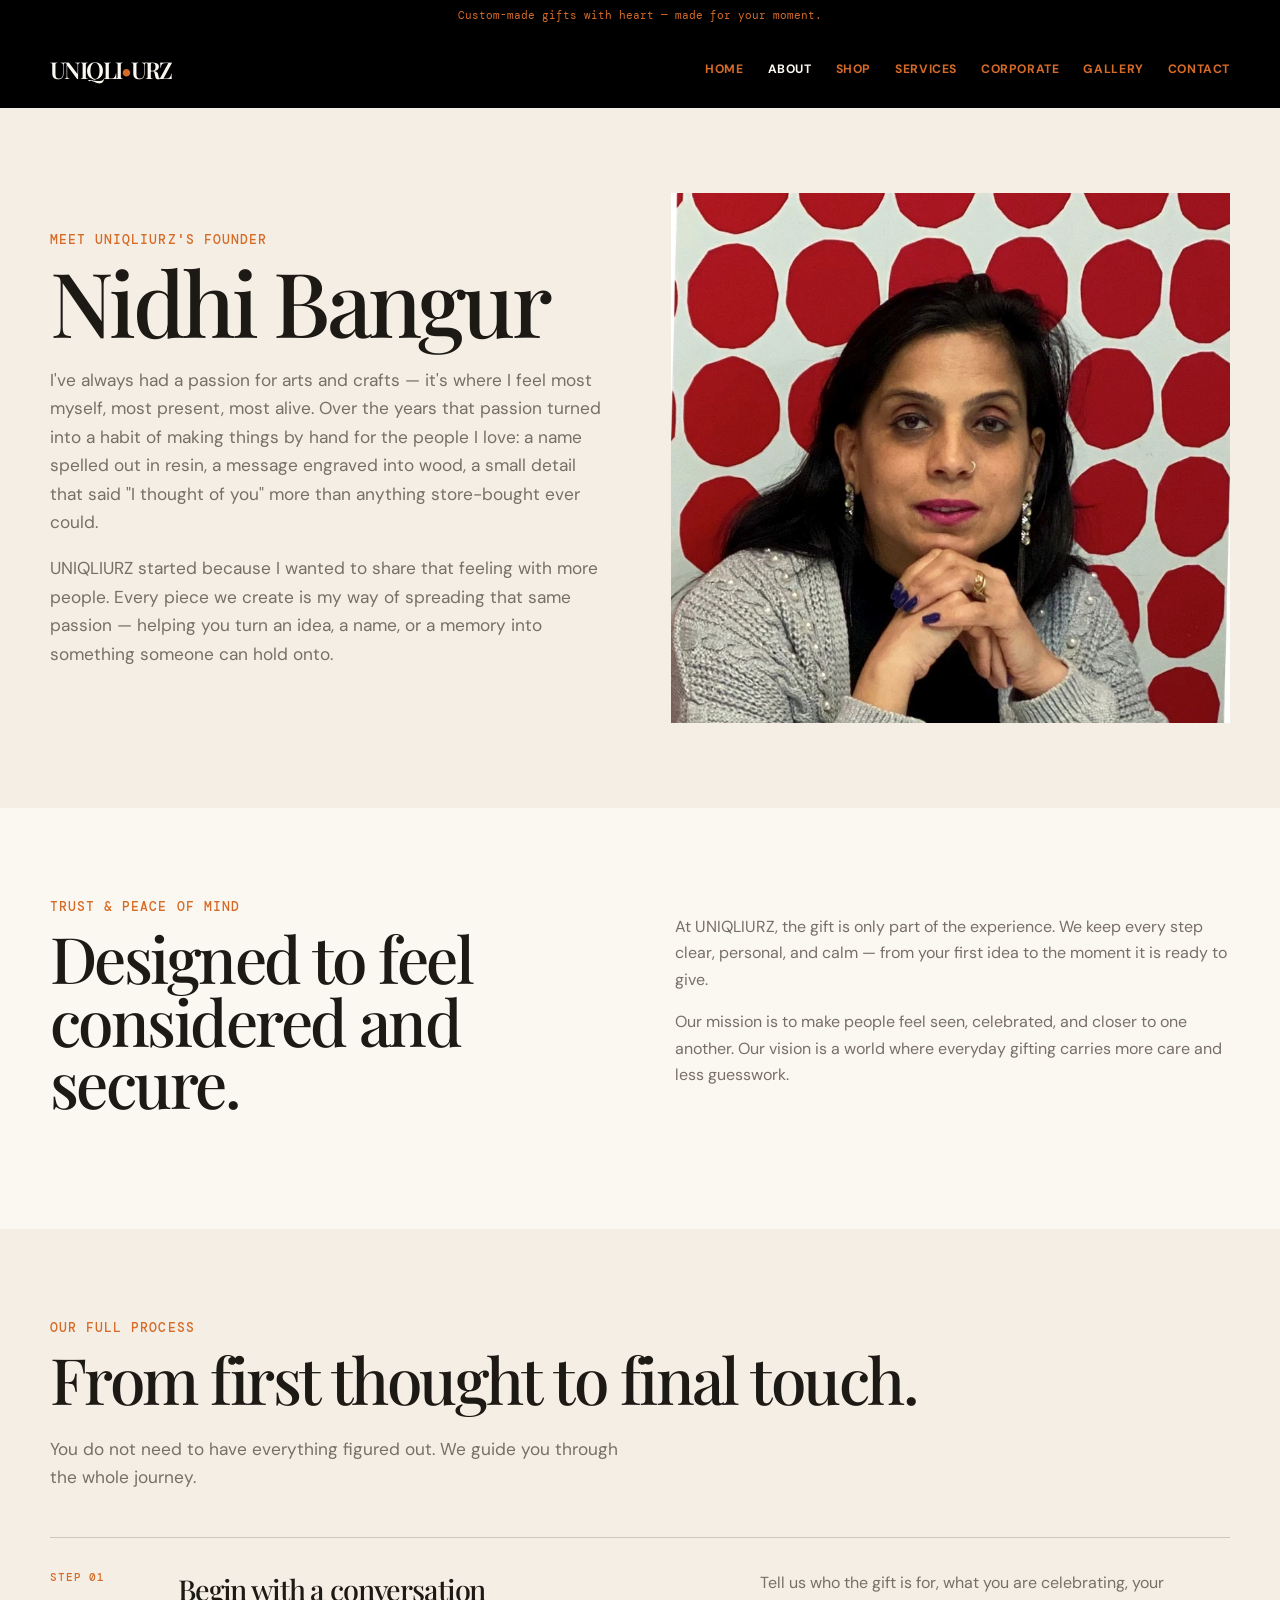
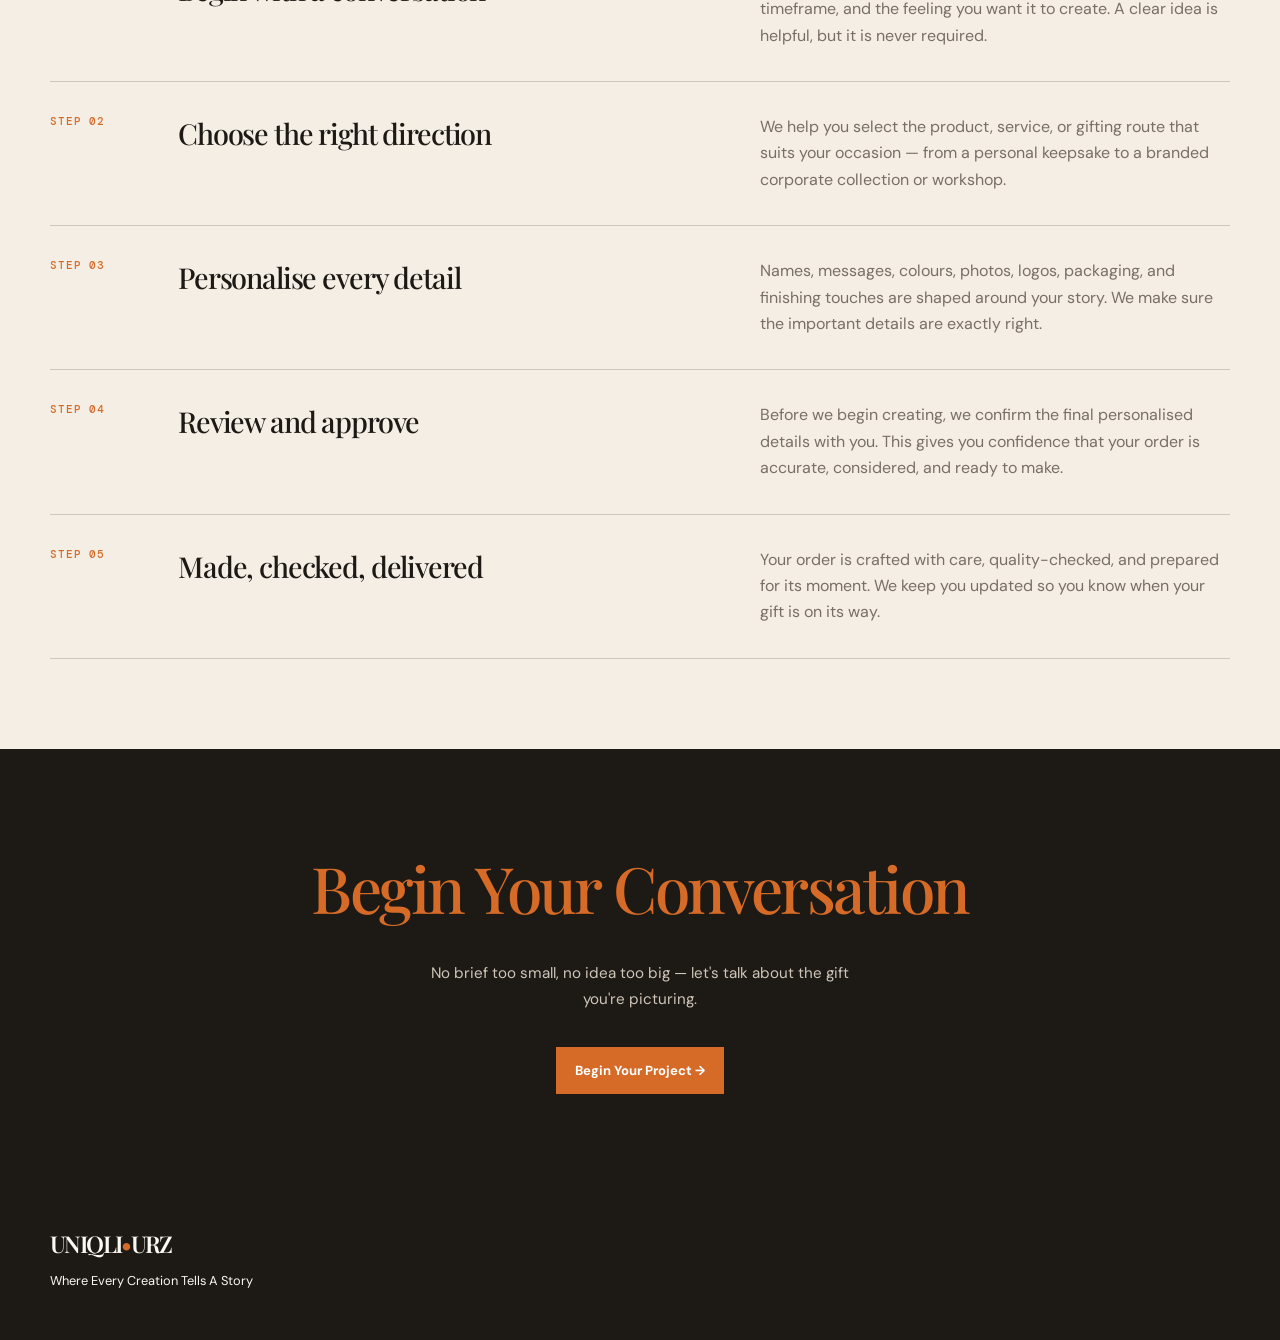
==== about.html @ 5a957e40 "Initial commit: uniqliurz.com site" ====
<!doctype html>
<html lang="en"><head><meta charset="utf-8"><meta name="viewport" content="width=device-width,initial-scale=1"><title>About — UNIQLIURZ</title><link rel="stylesheet" href="pages.css"><style>.about-hero{padding:85px 0;display:grid;grid-template-columns:1fr 1fr;gap:62px;align-items:center}.about-hero img{height:530px;object-fit:cover}.process-detail{margin-top:45px;border-top:1px solid var(--line)}.step{display:grid;grid-template-columns:100px 1fr .85fr;gap:28px;padding:32px 0;border-bottom:1px solid var(--line);align-items:start}.step-no{font:500 11px 'DM Mono',monospace;color:var(--orange);letter-spacing:.08em}.step h3{margin:0;font-size:1.8rem}.step p{margin:0;color:var(--muted);line-height:1.65}.promise{padding:96px 0;background:#1D1A16;color:var(--paper)}.conversation-cta{text-align:center;display:flex;flex-direction:column;align-items:center}.conversation-cta h2{font-size:clamp(2.2rem,5vw,4rem);max-width:820px;color:var(--orange)}.conversation-cta p{color:#cfc5b8;line-height:1.7;font-size:.95rem;max-width:440px;margin:18px 0 34px}.conversation-cta .button{background:var(--orange);border-color:var(--orange);color:#fff}.conversation-cta .button:hover{background:#fff;border-color:#fff;color:var(--ink)}@media(max-width:760px){.about-hero{grid-template-columns:1fr;padding:55px 0;gap:32px}.about-hero img{height:370px}.step{grid-template-columns:60px 1fr;gap:13px}.step p{grid-column:2}.step h3{font-size:1.45rem}}</style></head>
<body><div class="top">Custom-made gifts with heart — made for your moment.</div><header class="nav"><div class="wrap"><a class="logo" href="index.html">uniqli<em>•</em>urz</a><nav class="links"><a href="index.html">Home</a><a class="active" href="about.html">About</a><a href="shop.html">Shop</a><a href="services.html">Services</a><a href="corporate.html">Corporate</a><a href="gallery.html">Gallery</a><a href="contact.html">Contact</a></nav></div></header>
<main><section class="wrap about-hero"><div><div class="eyebrow">Meet UNIQLIURZ's Founder</div><h1>Nidhi Bangur</h1><p class="lead">I've always had a passion for arts and crafts — it's where I feel most myself, most present, most alive. Over the years that passion turned into a habit of making things by hand for the people I love: a name spelled out in resin, a message engraved into wood, a small detail that said "I thought of you" more than anything store-bought ever could.</p><p class="lead">UNIQLIURZ started because I wanted to share that feeling with more people. Every piece we create is my way of spreading that same passion — helping you turn an idea, a name, or a memory into something someone can hold onto.</p></div><img src="assets/nidhi-bangur.webp" alt="Nidhi Bangur, founder of UNIQLIURZ"></section>
<section class="paper"><div class="wrap two"><div><div class="eyebrow">Trust & peace of mind</div><h2>Designed to feel considered and secure.</h2></div><div class="copy"><p>At UNIQLIURZ, the gift is only part of the experience. We keep every step clear, personal, and calm — from your first idea to the moment it is ready to give.</p><p>Our mission is to make people feel seen, celebrated, and closer to one another. Our vision is a world where everyday gifting carries more care and less guesswork.</p></div></div></section>
<section class="wrap"><div class="eyebrow">Our full process</div><h2>From first thought to final touch.</h2><p class="lead">You do not need to have everything figured out. We guide you through the whole journey.</p><div class="process-detail"><article class="step"><div class="step-no">STEP 01</div><h3>Begin with a conversation</h3><p>Tell us who the gift is for, what you are celebrating, your timeframe, and the feeling you want it to create. A clear idea is helpful, but it is never required.</p></article><article class="step"><div class="step-no">STEP 02</div><h3>Choose the right direction</h3><p>We help you select the product, service, or gifting route that suits your occasion — from a personal keepsake to a branded corporate collection or workshop.</p></article><article class="step"><div class="step-no">STEP 03</div><h3>Personalise every detail</h3><p>Names, messages, colours, photos, logos, packaging, and finishing touches are shaped around your story. We make sure the important details are exactly right.</p></article><article class="step"><div class="step-no">STEP 04</div><h3>Review and approve</h3><p>Before we begin creating, we confirm the final personalised details with you. This gives you confidence that your order is accurate, considered, and ready to make.</p></article><article class="step"><div class="step-no">STEP 05</div><h3>Made, checked, delivered</h3><p>Your order is crafted with care, quality-checked, and prepared for its moment. We keep you updated so you know when your gift is on its way.</p></article></div></section>
<section class="promise"><div class="wrap conversation-cta"><h2>Begin Your Conversation</h2><p>No brief too small, no idea too big — let's talk about the gift you're picturing.</p><a class="button" href="contact.html">Begin Your Project →</a></div></section></main>
<footer><div class="wrap"><a class="logo" href="index.html">uniqli<em>•</em>urz</a><p>Where Every Creation Tells A Story</p></div></footer></body></html>
---- pages.css ----
@import url('https://fonts.googleapis.com/css2?family=DM+Mono:wght@400;500&family=DM+Sans:wght@400;500;600;700&family=Playfair+Display:ital,wght@0,500;0,600;1,500&display=swap');
.logo { text-transform: uppercase; }
.service-grid { background: transparent; gap: 16px; }
:root{--ink:#1d1a16;--cream:#f4eee4;--paper:#fbf8f2;--sand:#e6d8c6;--orange:#d66b28;--line:rgba(29,26,22,.18);--muted:#786f66}*{box-sizing:border-box}html{scroll-behavior:smooth}body{margin:0;background:var(--cream);color:var(--ink);font-family:'DM Sans',sans-serif}a{color:inherit;text-decoration:none}img{width:100%;height:100%;object-fit:cover;display:block}.wrap{width:min(1180px,calc(100% - 48px));margin:auto}.top{background:#000;color:var(--orange);padding:8px;text-align:center;font:11px 'DM Mono',monospace}.nav{background:#000}.nav .wrap{height:78px;display:flex;justify-content:space-between;align-items:center}.logo{font:600 1.45rem 'Playfair Display',serif;letter-spacing:-.07em;color:var(--paper)}.logo em{color:var(--orange);font-style:normal}.links{display:flex;gap:24px;font-size:.76rem;text-transform:uppercase;font-weight:700;letter-spacing:.05em}.links a{color:var(--orange)}.links a:hover,.links a.active{color:var(--paper)}.eyebrow{color:var(--orange);font:500 13px 'DM Mono',monospace;text-transform:uppercase;letter-spacing:.08em}h1,h2,h3{font-family:'Playfair Display',serif;font-weight:500;letter-spacing:-.04em}h1{font-size:clamp(3.3rem,7vw,6.7rem);line-height:.92;margin:12px 0 24px}h2{font-size:clamp(2.4rem,5vw,4.5rem);line-height:.98;margin:12px 0 24px}h3{font-size:1.55rem;margin:0 0 8px}.lead{font-size:1.08rem;line-height:1.65;color:var(--muted);max-width:580px}.hero{padding:85px 0;display:grid;grid-template-columns:1fr 1fr;gap:60px;align-items:center}.hero-image{height:500px;position:relative}.hero-image:after{content:'';position:absolute;inset:18px -18px -18px 18px;border:1px solid var(--orange);z-index:-1}.button{display:inline-flex;background:var(--orange);border:1px solid var(--orange);color:white;padding:14px 18px;font-size:.82rem;font-weight:700;cursor:pointer}.button:hover{background:var(--ink);border-color:var(--ink)}.button.outline{background:var(--orange);border-color:var(--orange);color:white}.button.outline:hover{background:var(--ink);border-color:var(--ink)}section{padding:90px 0}.paper{background:var(--paper)}.dark{background:var(--ink);color:var(--paper)}.grid{display:grid;grid-template-columns:repeat(3,1fr);gap:18px}.card{border:1px solid var(--line);padding:26px}.dark .card{border-color:rgba(255,255,255,.3)}.card p,.copy p{line-height:1.65;color:var(--muted)}.dark .card p,.dark .copy p{color:#cfc5b8}.image-card{height:370px;position:relative;overflow:hidden}.image-card img{transition:.3s}.image-card:hover img{transform:scale(1.05)}.image-card span{position:absolute;bottom:16px;left:16px;color:white;font:1.4rem 'Playfair Display',serif;text-shadow:0 2px 15px #000}.tabs{display:flex;flex-wrap:wrap;gap:10px;border-bottom:1px solid var(--line);padding-bottom:20px;margin-bottom:28px}.tab{border:1px solid var(--line);padding:11px 14px;background:transparent;font:500 .75rem 'DM Mono',monospace;text-transform:uppercase;cursor:pointer}.tab.active,.tab:hover{background:var(--ink);color:var(--paper);border-color:var(--ink)}.products{display:grid;grid-template-columns:repeat(4,1fr);gap:16px}.product{cursor:pointer}.product-image{height:340px;overflow:hidden;background:var(--sand)}.product-image img{transition:.3s}.product:hover img{transform:scale(1.05)}.product-info{display:flex;justify-content:space-between;gap:8px;padding:12px 2px;font-size:.9rem}.product-info span:last-child{color:var(--muted)}.service-grid{display:grid;grid-template-columns:repeat(2,1fr);gap:1px;background:var(--ink)}.service{padding:44px;background:var(--paper);min-height:260px}.service p{max-width:410px;color:var(--muted);line-height:1.65}.number{font:500 13px 'DM Mono',monospace;color:var(--orange)}.gallery{display:grid;grid-template-columns:repeat(4,1fr);gap:13px}.gallery div{height:260px;overflow:hidden}.gallery div:nth-child(1),.gallery div:nth-child(6){height:390px}.gallery div:nth-child(1){grid-row:span 2}.gallery div:nth-child(6){grid-row:span 2}.gallery img{transition:.3s}.gallery div:hover img{transform:scale(1.05)}.two{display:grid;grid-template-columns:1fr 1fr;gap:70px}.process{list-style:none;padding:0;border-top:1px solid var(--line)}.process li{display:flex;gap:18px;padding:16px 0;border-bottom:1px solid var(--line)}.process span{color:var(--orange);font:13px 'DM Mono',monospace}.process small{color:var(--muted)}label{display:grid;gap:8px;font-size:.75rem;text-transform:uppercase;font-weight:700;letter-spacing:.05em}form{display:grid;gap:15px}input,textarea{padding:13px;border:1px solid var(--line);background:var(--paper);font:inherit}textarea{min-height:130px;resize:vertical}details{border-top:1px solid var(--line);padding:16px 0}details:last-child{border-bottom:1px solid var(--line)}summary{font-weight:700;cursor:pointer}details p{color:var(--muted);line-height:1.6}.contact-links a{display:flex;justify-content:space-between;padding:16px 0;border-bottom:1px solid var(--line);font:500 12px 'DM Mono',monospace;text-transform:uppercase}footer{background:var(--ink);color:var(--paper);padding:38px 0;font-size:.8rem}footer .nav{border:0;height:auto}@media(max-width:760px){.wrap{width:min(100% - 32px,600px)}.links{gap:11px;font-size:.65rem}.hero,.two{grid-template-columns:1fr;gap:35px;padding:55px 0}.hero-image{height:380px}.grid,.products{grid-template-columns:repeat(2,1fr)}.service-grid{grid-template-columns:1fr}.gallery{grid-template-columns:repeat(2,1fr)}.gallery div,.gallery div:nth-child(1),.gallery div:nth-child(6){height:200px;grid-row:span 1}.product-image{height:230px}section{padding:65px 0}.nav{height:68px}}
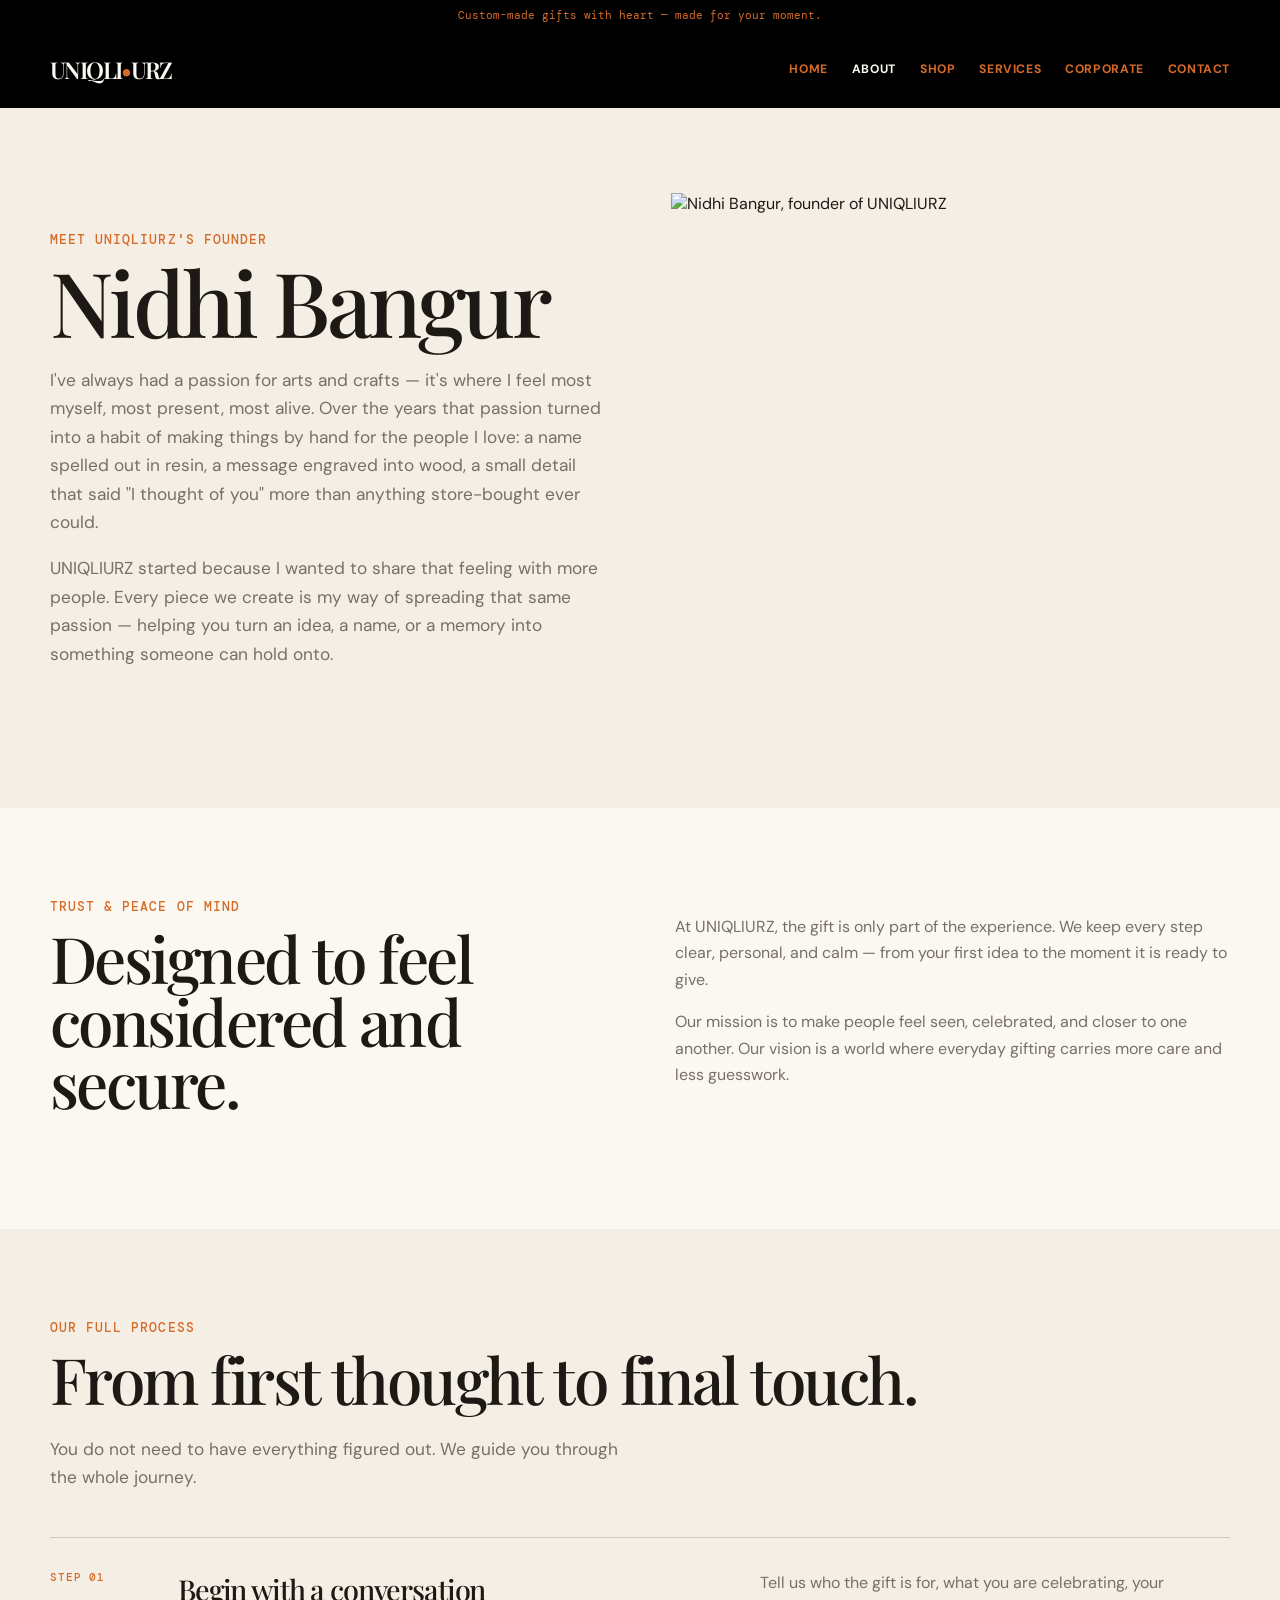
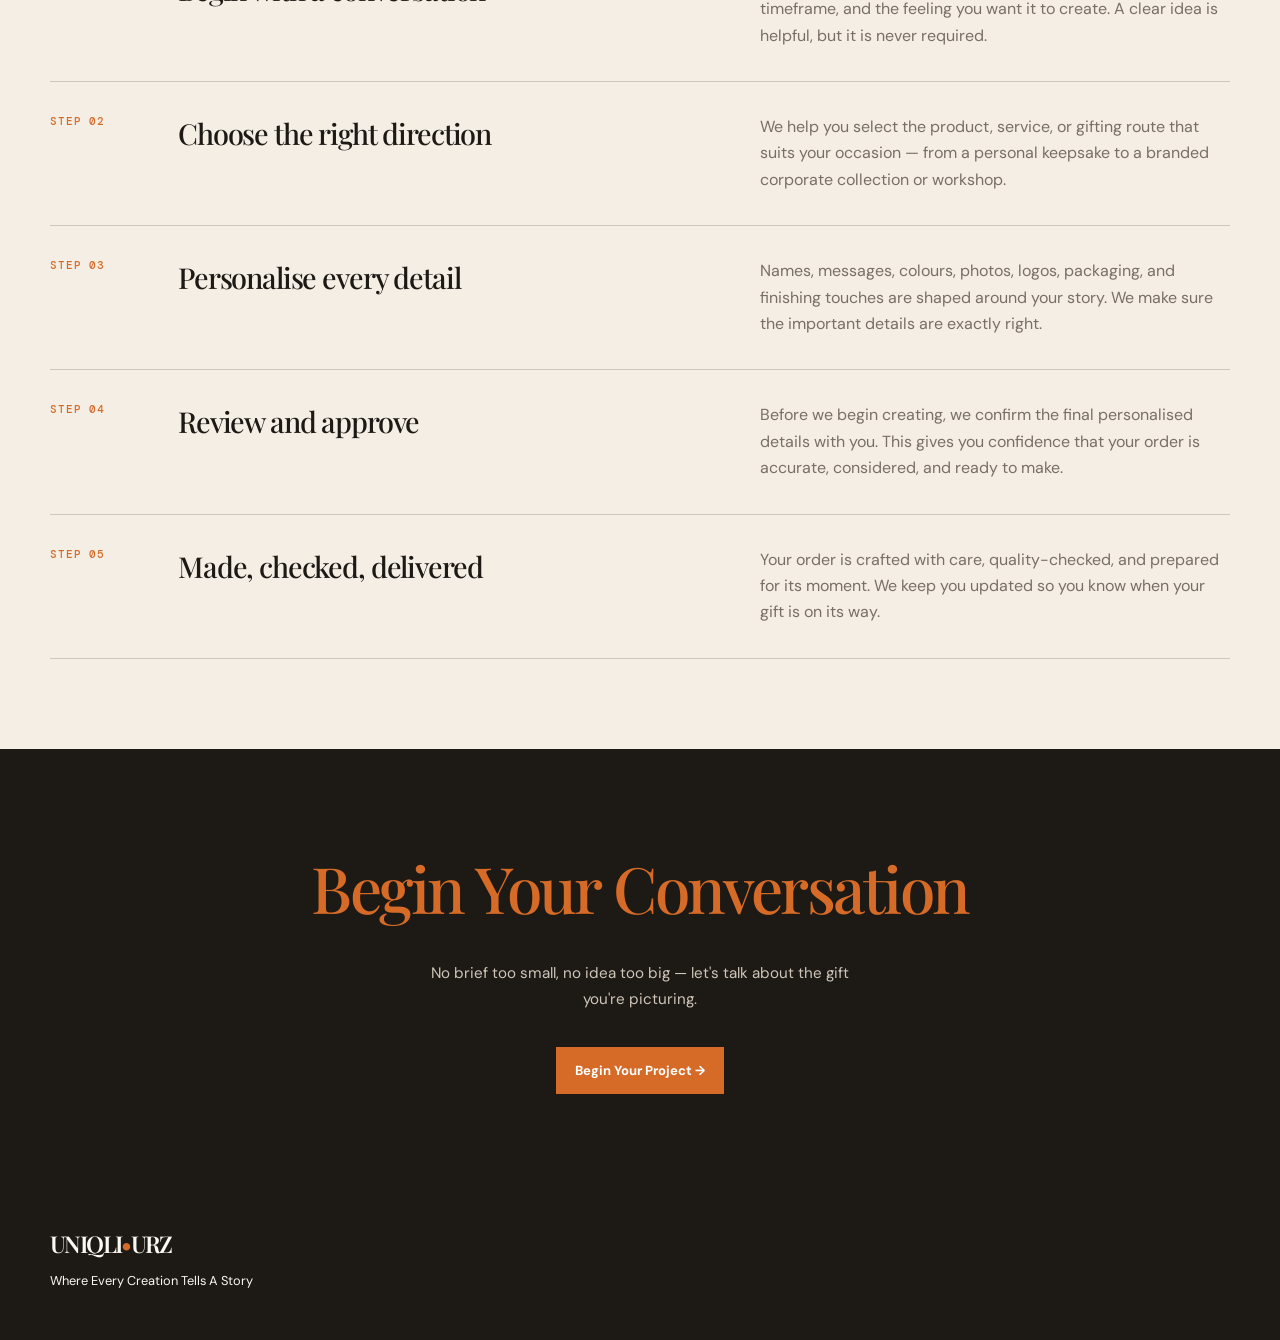
==== commit 0cfce85e: "Remove Gallery page and its nav links site-wide" ====
--- a/about.html
+++ b/about.html
@@ -1,6 +1,6 @@
 <!doctype html>
 <html lang="en"><head><meta charset="utf-8"><meta name="viewport" content="width=device-width,initial-scale=1"><title>About — UNIQLIURZ</title><link rel="stylesheet" href="pages.css"><style>.about-hero{padding:85px 0;display:grid;grid-template-columns:1fr 1fr;gap:62px;align-items:center}.about-hero img{height:530px;object-fit:cover}.process-detail{margin-top:45px;border-top:1px solid var(--line)}.step{display:grid;grid-template-columns:100px 1fr .85fr;gap:28px;padding:32px 0;border-bottom:1px solid var(--line);align-items:start}.step-no{font:500 11px 'DM Mono',monospace;color:var(--orange);letter-spacing:.08em}.step h3{margin:0;font-size:1.8rem}.step p{margin:0;color:var(--muted);line-height:1.65}.promise{padding:96px 0;background:#1D1A16;color:var(--paper)}.conversation-cta{text-align:center;display:flex;flex-direction:column;align-items:center}.conversation-cta h2{font-size:clamp(2.2rem,5vw,4rem);max-width:820px;color:var(--orange)}.conversation-cta p{color:#cfc5b8;line-height:1.7;font-size:.95rem;max-width:440px;margin:18px 0 34px}.conversation-cta .button{background:var(--orange);border-color:var(--orange);color:#fff}.conversation-cta .button:hover{background:#fff;border-color:#fff;color:var(--ink)}@media(max-width:760px){.about-hero{grid-template-columns:1fr;padding:55px 0;gap:32px}.about-hero img{height:370px}.step{grid-template-columns:60px 1fr;gap:13px}.step p{grid-column:2}.step h3{font-size:1.45rem}}</style></head>
-<body><div class="top">Custom-made gifts with heart — made for your moment.</div><header class="nav"><div class="wrap"><a class="logo" href="index.html">uniqli<em>•</em>urz</a><nav class="links"><a href="index.html">Home</a><a class="active" href="about.html">About</a><a href="shop.html">Shop</a><a href="services.html">Services</a><a href="corporate.html">Corporate</a><a href="gallery.html">Gallery</a><a href="contact.html">Contact</a></nav></div></header>
+<body><div class="top">Custom-made gifts with heart — made for your moment.</div><header class="nav"><div class="wrap"><a class="logo" href="index.html">uniqli<em>•</em>urz</a><nav class="links"><a href="index.html">Home</a><a class="active" href="about.html">About</a><a href="shop.html">Shop</a><a href="services.html">Services</a><a href="corporate.html">Corporate</a><a href="contact.html">Contact</a></nav></div></header>
 <main><section class="wrap about-hero"><div><div class="eyebrow">Meet UNIQLIURZ's Founder</div><h1>Nidhi Bangur</h1><p class="lead">I've always had a passion for arts and crafts — it's where I feel most myself, most present, most alive. Over the years that passion turned into a habit of making things by hand for the people I love: a name spelled out in resin, a message engraved into wood, a small detail that said "I thought of you" more than anything store-bought ever could.</p><p class="lead">UNIQLIURZ started because I wanted to share that feeling with more people. Every piece we create is my way of spreading that same passion — helping you turn an idea, a name, or a memory into something someone can hold onto.</p></div><img src="assets/nidhi-bangur.webp" alt="Nidhi Bangur, founder of UNIQLIURZ"></section>
 <section class="paper"><div class="wrap two"><div><div class="eyebrow">Trust & peace of mind</div><h2>Designed to feel considered and secure.</h2></div><div class="copy"><p>At UNIQLIURZ, the gift is only part of the experience. We keep every step clear, personal, and calm — from your first idea to the moment it is ready to give.</p><p>Our mission is to make people feel seen, celebrated, and closer to one another. Our vision is a world where everyday gifting carries more care and less guesswork.</p></div></div></section>
 <section class="wrap"><div class="eyebrow">Our full process</div><h2>From first thought to final touch.</h2><p class="lead">You do not need to have everything figured out. We guide you through the whole journey.</p><div class="process-detail"><article class="step"><div class="step-no">STEP 01</div><h3>Begin with a conversation</h3><p>Tell us who the gift is for, what you are celebrating, your timeframe, and the feeling you want it to create. A clear idea is helpful, but it is never required.</p></article><article class="step"><div class="step-no">STEP 02</div><h3>Choose the right direction</h3><p>We help you select the product, service, or gifting route that suits your occasion — from a personal keepsake to a branded corporate collection or workshop.</p></article><article class="step"><div class="step-no">STEP 03</div><h3>Personalise every detail</h3><p>Names, messages, colours, photos, logos, packaging, and finishing touches are shaped around your story. We make sure the important details are exactly right.</p></article><article class="step"><div class="step-no">STEP 04</div><h3>Review and approve</h3><p>Before we begin creating, we confirm the final personalised details with you. This gives you confidence that your order is accurate, considered, and ready to make.</p></article><article class="step"><div class="step-no">STEP 05</div><h3>Made, checked, delivered</h3><p>Your order is crafted with care, quality-checked, and prepared for its moment. We keep you updated so you know when your gift is on its way.</p></article></div></section>
--- a/pages.css
+++ b/pages.css
@@ -1,4 +1,4 @@
 @import url('https://fonts.googleapis.com/css2?family=DM+Mono:wght@400;500&family=DM+Sans:wght@400;500;600;700&family=Playfair+Display:ital,wght@0,500;0,600;1,500&display=swap');
 .logo { text-transform: uppercase; }
 .service-grid { background: transparent; gap: 16px; }
-:root{--ink:#1d1a16;--cream:#f4eee4;--paper:#fbf8f2;--sand:#e6d8c6;--orange:#d66b28;--line:rgba(29,26,22,.18);--muted:#786f66}*{box-sizing:border-box}html{scroll-behavior:smooth}body{margin:0;background:var(--cream);color:var(--ink);font-family:'DM Sans',sans-serif}a{color:inherit;text-decoration:none}img{width:100%;height:100%;object-fit:cover;display:block}.wrap{width:min(1180px,calc(100% - 48px));margin:auto}.top{background:#000;color:var(--orange);padding:8px;text-align:center;font:11px 'DM Mono',monospace}.nav{background:#000}.nav .wrap{height:78px;display:flex;justify-content:space-between;align-items:center}.logo{font:600 1.45rem 'Playfair Display',serif;letter-spacing:-.07em;color:var(--paper)}.logo em{color:var(--orange);font-style:normal}.links{display:flex;gap:24px;font-size:.76rem;text-transform:uppercase;font-weight:700;letter-spacing:.05em}.links a{color:var(--orange)}.links a:hover,.links a.active{color:var(--paper)}.eyebrow{color:var(--orange);font:500 13px 'DM Mono',monospace;text-transform:uppercase;letter-spacing:.08em}h1,h2,h3{font-family:'Playfair Display',serif;font-weight:500;letter-spacing:-.04em}h1{font-size:clamp(3.3rem,7vw,6.7rem);line-height:.92;margin:12px 0 24px}h2{font-size:clamp(2.4rem,5vw,4.5rem);line-height:.98;margin:12px 0 24px}h3{font-size:1.55rem;margin:0 0 8px}.lead{font-size:1.08rem;line-height:1.65;color:var(--muted);max-width:580px}.hero{padding:85px 0;display:grid;grid-template-columns:1fr 1fr;gap:60px;align-items:center}.hero-image{height:500px;position:relative}.hero-image:after{content:'';position:absolute;inset:18px -18px -18px 18px;border:1px solid var(--orange);z-index:-1}.button{display:inline-flex;background:var(--orange);border:1px solid var(--orange);color:white;padding:14px 18px;font-size:.82rem;font-weight:700;cursor:pointer}.button:hover{background:var(--ink);border-color:var(--ink)}.button.outline{background:var(--orange);border-color:var(--orange);color:white}.button.outline:hover{background:var(--ink);border-color:var(--ink)}section{padding:90px 0}.paper{background:var(--paper)}.dark{background:var(--ink);color:var(--paper)}.grid{display:grid;grid-template-columns:repeat(3,1fr);gap:18px}.card{border:1px solid var(--line);padding:26px}.dark .card{border-color:rgba(255,255,255,.3)}.card p,.copy p{line-height:1.65;color:var(--muted)}.dark .card p,.dark .copy p{color:#cfc5b8}.image-card{height:370px;position:relative;overflow:hidden}.image-card img{transition:.3s}.image-card:hover img{transform:scale(1.05)}.image-card span{position:absolute;bottom:16px;left:16px;color:white;font:1.4rem 'Playfair Display',serif;text-shadow:0 2px 15px #000}.tabs{display:flex;flex-wrap:wrap;gap:10px;border-bottom:1px solid var(--line);padding-bottom:20px;margin-bottom:28px}.tab{border:1px solid var(--line);padding:11px 14px;background:transparent;font:500 .75rem 'DM Mono',monospace;text-transform:uppercase;cursor:pointer}.tab.active,.tab:hover{background:var(--ink);color:var(--paper);border-color:var(--ink)}.products{display:grid;grid-template-columns:repeat(4,1fr);gap:16px}.product{cursor:pointer}.product-image{height:340px;overflow:hidden;background:var(--sand)}.product-image img{transition:.3s}.product:hover img{transform:scale(1.05)}.product-info{display:flex;justify-content:space-between;gap:8px;padding:12px 2px;font-size:.9rem}.product-info span:last-child{color:var(--muted)}.service-grid{display:grid;grid-template-columns:repeat(2,1fr);gap:1px;background:var(--ink)}.service{padding:44px;background:var(--paper);min-height:260px}.service p{max-width:410px;color:var(--muted);line-height:1.65}.number{font:500 13px 'DM Mono',monospace;color:var(--orange)}.gallery{display:grid;grid-template-columns:repeat(4,1fr);gap:13px}.gallery div{height:260px;overflow:hidden}.gallery div:nth-child(1),.gallery div:nth-child(6){height:390px}.gallery div:nth-child(1){grid-row:span 2}.gallery div:nth-child(6){grid-row:span 2}.gallery img{transition:.3s}.gallery div:hover img{transform:scale(1.05)}.two{display:grid;grid-template-columns:1fr 1fr;gap:70px}.process{list-style:none;padding:0;border-top:1px solid var(--line)}.process li{display:flex;gap:18px;padding:16px 0;border-bottom:1px solid var(--line)}.process span{color:var(--orange);font:13px 'DM Mono',monospace}.process small{color:var(--muted)}label{display:grid;gap:8px;font-size:.75rem;text-transform:uppercase;font-weight:700;letter-spacing:.05em}form{display:grid;gap:15px}input,textarea{padding:13px;border:1px solid var(--line);background:var(--paper);font:inherit}textarea{min-height:130px;resize:vertical}details{border-top:1px solid var(--line);padding:16px 0}details:last-child{border-bottom:1px solid var(--line)}summary{font-weight:700;cursor:pointer}details p{color:var(--muted);line-height:1.6}.contact-links a{display:flex;justify-content:space-between;padding:16px 0;border-bottom:1px solid var(--line);font:500 12px 'DM Mono',monospace;text-transform:uppercase}footer{background:var(--ink);color:var(--paper);padding:38px 0;font-size:.8rem}footer .nav{border:0;height:auto}@media(max-width:760px){.wrap{width:min(100% - 32px,600px)}.links{gap:11px;font-size:.65rem}.hero,.two{grid-template-columns:1fr;gap:35px;padding:55px 0}.hero-image{height:380px}.grid,.products{grid-template-columns:repeat(2,1fr)}.service-grid{grid-template-columns:1fr}.gallery{grid-template-columns:repeat(2,1fr)}.gallery div,.gallery div:nth-child(1),.gallery div:nth-child(6){height:200px;grid-row:span 1}.product-image{height:230px}section{padding:65px 0}.nav{height:68px}}
+:root{--ink:#1d1a16;--cream:#f4eee4;--paper:#fbf8f2;--sand:#e6d8c6;--orange:#d66b28;--line:rgba(29,26,22,.18);--muted:#786f66}*{box-sizing:border-box}html{scroll-behavior:smooth}body{margin:0;background:var(--cream);color:var(--ink);font-family:'DM Sans',sans-serif}a{color:inherit;text-decoration:none}img{width:100%;height:100%;object-fit:cover;display:block}.wrap{width:min(1180px,calc(100% - 48px));margin:auto}.top{background:#000;color:var(--orange);padding:8px;text-align:center;font:11px 'DM Mono',monospace}.nav{background:#000}.nav .wrap{height:78px;display:flex;justify-content:space-between;align-items:center}.logo{font:600 1.45rem 'Playfair Display',serif;letter-spacing:-.07em;color:var(--paper)}.logo em{color:var(--orange);font-style:normal}.links{display:flex;gap:24px;font-size:.76rem;text-transform:uppercase;font-weight:700;letter-spacing:.05em}.links a{color:var(--orange)}.links a:hover,.links a.active{color:var(--paper)}.eyebrow{color:var(--orange);font:500 13px 'DM Mono',monospace;text-transform:uppercase;letter-spacing:.08em}h1,h2,h3{font-family:'Playfair Display',serif;font-weight:500;letter-spacing:-.04em}h1{font-size:clamp(3.3rem,7vw,6.7rem);line-height:.92;margin:12px 0 24px}h2{font-size:clamp(2.4rem,5vw,4.5rem);line-height:.98;margin:12px 0 24px}h3{font-size:1.55rem;margin:0 0 8px}.lead{font-size:1.08rem;line-height:1.65;color:var(--muted);max-width:580px}.hero{padding:85px 0;display:grid;grid-template-columns:1fr 1fr;gap:60px;align-items:center}.hero-image{height:500px;position:relative}.hero-image:after{content:'';position:absolute;inset:18px -18px -18px 18px;border:1px solid var(--orange);z-index:-1}.button{display:inline-flex;background:var(--orange);border:1px solid var(--orange);color:white;padding:14px 18px;font-size:.82rem;font-weight:700;cursor:pointer}.button:hover{background:var(--ink);border-color:var(--ink)}.button.outline{background:var(--orange);border-color:var(--orange);color:white}.button.outline:hover{background:var(--ink);border-color:var(--ink)}section{padding:90px 0}.paper{background:var(--paper)}.dark{background:var(--ink);color:var(--paper)}.grid{display:grid;grid-template-columns:repeat(3,1fr);gap:18px}.card{border:1px solid var(--line);padding:26px}.dark .card{border-color:rgba(255,255,255,.3)}.card p,.copy p{line-height:1.65;color:var(--muted)}.dark .card p,.dark .copy p{color:#cfc5b8}.image-card{height:370px;position:relative;overflow:hidden}.image-card img{transition:.3s}.image-card:hover img{transform:scale(1.05)}.image-card span{position:absolute;bottom:16px;left:16px;color:white;font:1.4rem 'Playfair Display',serif;text-shadow:0 2px 15px #000}.tabs{display:flex;flex-wrap:wrap;gap:10px;border-bottom:1px solid var(--line);padding-bottom:20px;margin-bottom:28px}.tab{border:1px solid var(--line);padding:11px 14px;background:transparent;font:500 .75rem 'DM Mono',monospace;text-transform:uppercase;cursor:pointer}.tab.active,.tab:hover{background:var(--ink);color:var(--paper);border-color:var(--ink)}.products{display:grid;grid-template-columns:repeat(4,1fr);gap:16px}.product{cursor:pointer}.product-image{height:340px;overflow:hidden;background:var(--sand)}.product-image img{transition:.3s}.product:hover img{transform:scale(1.05)}.product-info{display:flex;justify-content:space-between;gap:8px;padding:12px 2px;font-size:.9rem}.product-info span:last-child{color:var(--muted)}.service-grid{display:grid;grid-template-columns:repeat(2,1fr);gap:1px;background:var(--ink)}.service{padding:44px;background:var(--paper);min-height:260px}.service p{max-width:410px;color:var(--muted);line-height:1.65}.number{font:500 13px 'DM Mono',monospace;color:var(--orange)}.gallery{display:grid;grid-template-columns:repeat(4,1fr);gap:13px}.gallery div{height:260px;overflow:hidden}.gallery div:nth-child(1),.gallery div:nth-child(6){height:390px}.gallery div:nth-child(1){grid-row:span 2}.gallery div:nth-child(6){grid-row:span 2}.gallery img{transition:.3s}.gallery div:hover img{transform:scale(1.05)}.two{display:grid;grid-template-columns:1fr 1fr;gap:70px}.process{list-style:none;padding:0;border-top:1px solid var(--line)}.process li{display:flex;gap:18px;padding:16px 0;border-bottom:1px solid var(--line)}.process span{color:var(--orange);font:13px 'DM Mono',monospace}.process small{color:var(--muted)}label{display:grid;gap:8px;font-size:.75rem;text-transform:uppercase;font-weight:700;letter-spacing:.05em}form{display:grid;gap:15px}input,textarea{padding:13px;border:1px solid var(--line);background:var(--paper);font:inherit}textarea{min-height:130px;resize:vertical}details{border-top:1px solid var(--line);padding:16px 0}details:last-child{border-bottom:1px solid var(--line)}summary{font-weight:700;cursor:pointer}details p{color:var(--muted);line-height:1.6}.contact-links a{display:flex;justify-content:space-between;padding:16px 0;border-bottom:1px solid var(--line);font:500 12px 'DM Mono',monospace;text-transform:uppercase}footer{background:var(--ink);color:var(--paper);padding:38px 0;font-size:.8rem}footer .nav{border:0;height:auto}@media(max-width:760px){.wrap{width:min(100% - 32px,600px)}.links{gap:11px;font-size:.65rem}.hero,.two{grid-template-columns:1fr;gap:35px;padding:55px 0}.hero-image{height:380px}.grid,.products{grid-template-columns:repeat(2,1fr)}.service-grid{grid-template-columns:1fr}.gallery{grid-template-columns:repeat(2,1fr)}.gallery div,.gallery div:nth-child(1),.gallery div:nth-child(6){height:200px;grid-row:span 1}.product-image{height:230px}section{padding:65px 0}.nav{height:auto}.nav .wrap{height:auto;flex-wrap:wrap;justify-content:center;gap:10px;padding:14px 0}.links{flex-wrap:wrap;justify-content:center;row-gap:8px}}
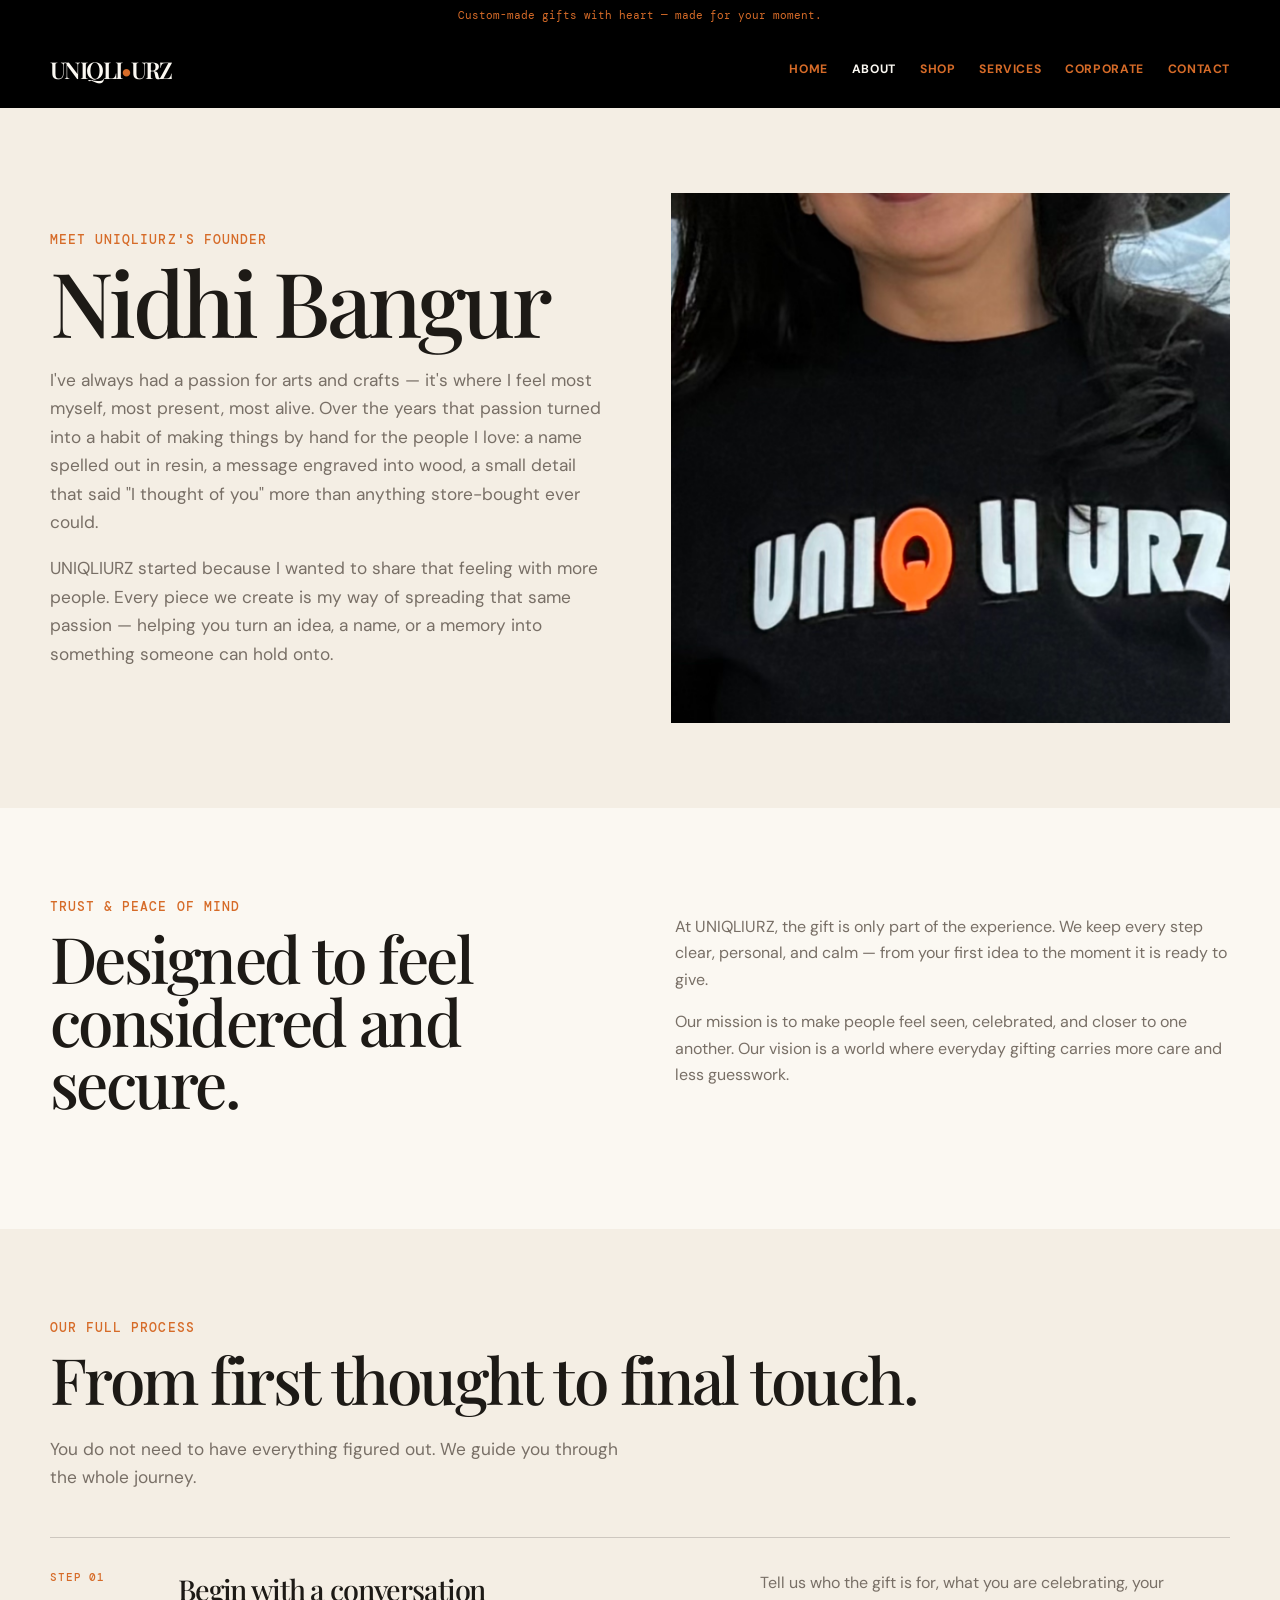
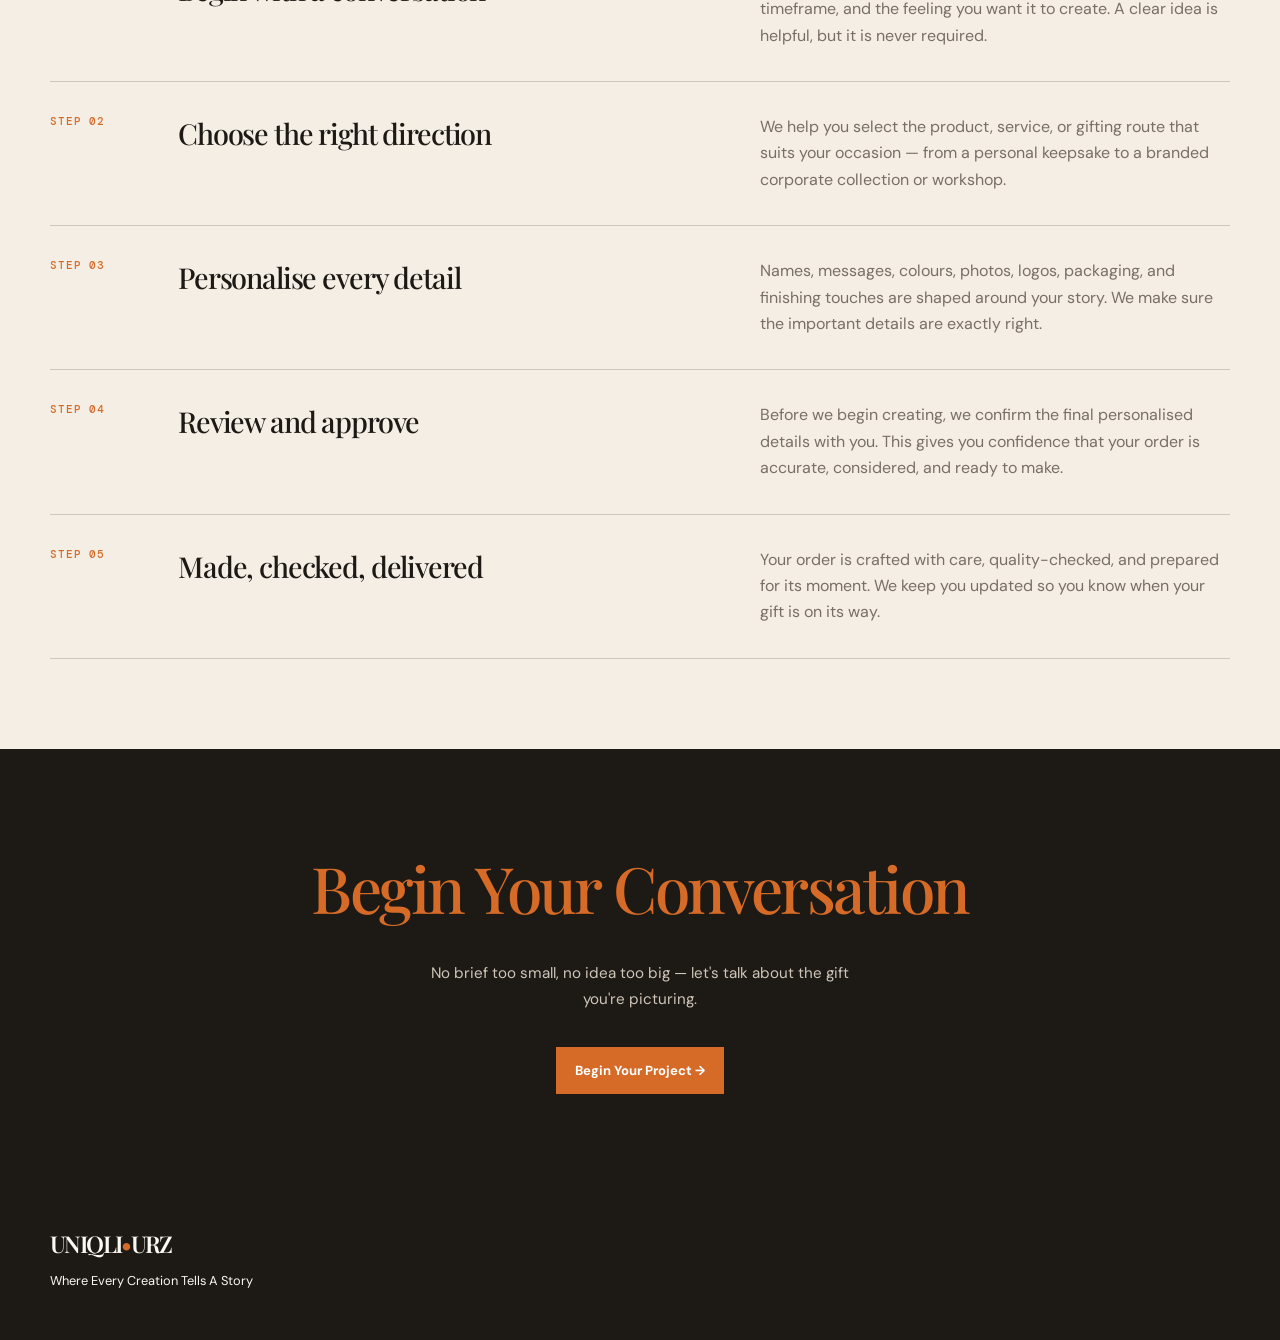
==== commit d072f144: "Restore founder photo on About page" ====
--- a/about.html
+++ b/about.html
@@ -1,7 +1,7 @@
 <!doctype html>
 <html lang="en"><head><meta charset="utf-8"><meta name="viewport" content="width=device-width,initial-scale=1"><title>About — UNIQLIURZ</title><link rel="stylesheet" href="pages.css"><style>.about-hero{padding:85px 0;display:grid;grid-template-columns:1fr 1fr;gap:62px;align-items:center}.about-hero img{height:530px;object-fit:cover}.process-detail{margin-top:45px;border-top:1px solid var(--line)}.step{display:grid;grid-template-columns:100px 1fr .85fr;gap:28px;padding:32px 0;border-bottom:1px solid var(--line);align-items:start}.step-no{font:500 11px 'DM Mono',monospace;color:var(--orange);letter-spacing:.08em}.step h3{margin:0;font-size:1.8rem}.step p{margin:0;color:var(--muted);line-height:1.65}.promise{padding:96px 0;background:#1D1A16;color:var(--paper)}.conversation-cta{text-align:center;display:flex;flex-direction:column;align-items:center}.conversation-cta h2{font-size:clamp(2.2rem,5vw,4rem);max-width:820px;color:var(--orange)}.conversation-cta p{color:#cfc5b8;line-height:1.7;font-size:.95rem;max-width:440px;margin:18px 0 34px}.conversation-cta .button{background:var(--orange);border-color:var(--orange);color:#fff}.conversation-cta .button:hover{background:#fff;border-color:#fff;color:var(--ink)}@media(max-width:760px){.about-hero{grid-template-columns:1fr;padding:55px 0;gap:32px}.about-hero img{height:370px}.step{grid-template-columns:60px 1fr;gap:13px}.step p{grid-column:2}.step h3{font-size:1.45rem}}</style></head>
 <body><div class="top">Custom-made gifts with heart — made for your moment.</div><header class="nav"><div class="wrap"><a class="logo" href="index.html">uniqli<em>•</em>urz</a><nav class="links"><a href="index.html">Home</a><a class="active" href="about.html">About</a><a href="shop.html">Shop</a><a href="services.html">Services</a><a href="corporate.html">Corporate</a><a href="contact.html">Contact</a></nav></div></header>
-<main><section class="wrap about-hero"><div><div class="eyebrow">Meet UNIQLIURZ's Founder</div><h1>Nidhi Bangur</h1><p class="lead">I've always had a passion for arts and crafts — it's where I feel most myself, most present, most alive. Over the years that passion turned into a habit of making things by hand for the people I love: a name spelled out in resin, a message engraved into wood, a small detail that said "I thought of you" more than anything store-bought ever could.</p><p class="lead">UNIQLIURZ started because I wanted to share that feeling with more people. Every piece we create is my way of spreading that same passion — helping you turn an idea, a name, or a memory into something someone can hold onto.</p></div><img src="assets/nidhi-bangur.webp" alt="Nidhi Bangur, founder of UNIQLIURZ"></section>
+<main><section class="wrap about-hero"><div><div class="eyebrow">Meet UNIQLIURZ's Founder</div><h1>Nidhi Bangur</h1><p class="lead">I've always had a passion for arts and crafts — it's where I feel most myself, most present, most alive. Over the years that passion turned into a habit of making things by hand for the people I love: a name spelled out in resin, a message engraved into wood, a small detail that said "I thought of you" more than anything store-bought ever could.</p><p class="lead">UNIQLIURZ started because I wanted to share that feeling with more people. Every piece we create is my way of spreading that same passion — helping you turn an idea, a name, or a memory into something someone can hold onto.</p></div><img src="assets/founder-photo.jpg" alt="Nidhi Bangur, founder of UNIQLIURZ"></section>
 <section class="paper"><div class="wrap two"><div><div class="eyebrow">Trust & peace of mind</div><h2>Designed to feel considered and secure.</h2></div><div class="copy"><p>At UNIQLIURZ, the gift is only part of the experience. We keep every step clear, personal, and calm — from your first idea to the moment it is ready to give.</p><p>Our mission is to make people feel seen, celebrated, and closer to one another. Our vision is a world where everyday gifting carries more care and less guesswork.</p></div></div></section>
 <section class="wrap"><div class="eyebrow">Our full process</div><h2>From first thought to final touch.</h2><p class="lead">You do not need to have everything figured out. We guide you through the whole journey.</p><div class="process-detail"><article class="step"><div class="step-no">STEP 01</div><h3>Begin with a conversation</h3><p>Tell us who the gift is for, what you are celebrating, your timeframe, and the feeling you want it to create. A clear idea is helpful, but it is never required.</p></article><article class="step"><div class="step-no">STEP 02</div><h3>Choose the right direction</h3><p>We help you select the product, service, or gifting route that suits your occasion — from a personal keepsake to a branded corporate collection or workshop.</p></article><article class="step"><div class="step-no">STEP 03</div><h3>Personalise every detail</h3><p>Names, messages, colours, photos, logos, packaging, and finishing touches are shaped around your story. We make sure the important details are exactly right.</p></article><article class="step"><div class="step-no">STEP 04</div><h3>Review and approve</h3><p>Before we begin creating, we confirm the final personalised details with you. This gives you confidence that your order is accurate, considered, and ready to make.</p></article><article class="step"><div class="step-no">STEP 05</div><h3>Made, checked, delivered</h3><p>Your order is crafted with care, quality-checked, and prepared for its moment. We keep you updated so you know when your gift is on its way.</p></article></div></section>
 <section class="promise"><div class="wrap conversation-cta"><h2>Begin Your Conversation</h2><p>No brief too small, no idea too big — let's talk about the gift you're picturing.</p><a class="button" href="contact.html">Begin Your Project →</a></div></section></main>
--- a/pages.css
+++ b/pages.css
@@ -1,4 +1,4 @@
 @import url('https://fonts.googleapis.com/css2?family=DM+Mono:wght@400;500&family=DM+Sans:wght@400;500;600;700&family=Playfair+Display:ital,wght@0,500;0,600;1,500&display=swap');
 .logo { text-transform: uppercase; }
 .service-grid { background: transparent; gap: 16px; }
-:root{--ink:#1d1a16;--cream:#f4eee4;--paper:#fbf8f2;--sand:#e6d8c6;--orange:#d66b28;--line:rgba(29,26,22,.18);--muted:#786f66}*{box-sizing:border-box}html{scroll-behavior:smooth}body{margin:0;background:var(--cream);color:var(--ink);font-family:'DM Sans',sans-serif}a{color:inherit;text-decoration:none}img{width:100%;height:100%;object-fit:cover;display:block}.wrap{width:min(1180px,calc(100% - 48px));margin:auto}.top{background:#000;color:var(--orange);padding:8px;text-align:center;font:11px 'DM Mono',monospace}.nav{background:#000}.nav .wrap{height:78px;display:flex;justify-content:space-between;align-items:center}.logo{font:600 1.45rem 'Playfair Display',serif;letter-spacing:-.07em;color:var(--paper)}.logo em{color:var(--orange);font-style:normal}.links{display:flex;gap:24px;font-size:.76rem;text-transform:uppercase;font-weight:700;letter-spacing:.05em}.links a{color:var(--orange)}.links a:hover,.links a.active{color:var(--paper)}.eyebrow{color:var(--orange);font:500 13px 'DM Mono',monospace;text-transform:uppercase;letter-spacing:.08em}h1,h2,h3{font-family:'Playfair Display',serif;font-weight:500;letter-spacing:-.04em}h1{font-size:clamp(3.3rem,7vw,6.7rem);line-height:.92;margin:12px 0 24px}h2{font-size:clamp(2.4rem,5vw,4.5rem);line-height:.98;margin:12px 0 24px}h3{font-size:1.55rem;margin:0 0 8px}.lead{font-size:1.08rem;line-height:1.65;color:var(--muted);max-width:580px}.hero{padding:85px 0;display:grid;grid-template-columns:1fr 1fr;gap:60px;align-items:center}.hero-image{height:500px;position:relative}.hero-image:after{content:'';position:absolute;inset:18px -18px -18px 18px;border:1px solid var(--orange);z-index:-1}.button{display:inline-flex;background:var(--orange);border:1px solid var(--orange);color:white;padding:14px 18px;font-size:.82rem;font-weight:700;cursor:pointer}.button:hover{background:var(--ink);border-color:var(--ink)}.button.outline{background:var(--orange);border-color:var(--orange);color:white}.button.outline:hover{background:var(--ink);border-color:var(--ink)}section{padding:90px 0}.paper{background:var(--paper)}.dark{background:var(--ink);color:var(--paper)}.grid{display:grid;grid-template-columns:repeat(3,1fr);gap:18px}.card{border:1px solid var(--line);padding:26px}.dark .card{border-color:rgba(255,255,255,.3)}.card p,.copy p{line-height:1.65;color:var(--muted)}.dark .card p,.dark .copy p{color:#cfc5b8}.image-card{height:370px;position:relative;overflow:hidden}.image-card img{transition:.3s}.image-card:hover img{transform:scale(1.05)}.image-card span{position:absolute;bottom:16px;left:16px;color:white;font:1.4rem 'Playfair Display',serif;text-shadow:0 2px 15px #000}.tabs{display:flex;flex-wrap:wrap;gap:10px;border-bottom:1px solid var(--line);padding-bottom:20px;margin-bottom:28px}.tab{border:1px solid var(--line);padding:11px 14px;background:transparent;font:500 .75rem 'DM Mono',monospace;text-transform:uppercase;cursor:pointer}.tab.active,.tab:hover{background:var(--ink);color:var(--paper);border-color:var(--ink)}.products{display:grid;grid-template-columns:repeat(4,1fr);gap:16px}.product{cursor:pointer}.product-image{height:340px;overflow:hidden;background:var(--sand)}.product-image img{transition:.3s}.product:hover img{transform:scale(1.05)}.product-info{display:flex;justify-content:space-between;gap:8px;padding:12px 2px;font-size:.9rem}.product-info span:last-child{color:var(--muted)}.service-grid{display:grid;grid-template-columns:repeat(2,1fr);gap:1px;background:var(--ink)}.service{padding:44px;background:var(--paper);min-height:260px}.service p{max-width:410px;color:var(--muted);line-height:1.65}.number{font:500 13px 'DM Mono',monospace;color:var(--orange)}.gallery{display:grid;grid-template-columns:repeat(4,1fr);gap:13px}.gallery div{height:260px;overflow:hidden}.gallery div:nth-child(1),.gallery div:nth-child(6){height:390px}.gallery div:nth-child(1){grid-row:span 2}.gallery div:nth-child(6){grid-row:span 2}.gallery img{transition:.3s}.gallery div:hover img{transform:scale(1.05)}.two{display:grid;grid-template-columns:1fr 1fr;gap:70px}.process{list-style:none;padding:0;border-top:1px solid var(--line)}.process li{display:flex;gap:18px;padding:16px 0;border-bottom:1px solid var(--line)}.process span{color:var(--orange);font:13px 'DM Mono',monospace}.process small{color:var(--muted)}label{display:grid;gap:8px;font-size:.75rem;text-transform:uppercase;font-weight:700;letter-spacing:.05em}form{display:grid;gap:15px}input,textarea{padding:13px;border:1px solid var(--line);background:var(--paper);font:inherit}textarea{min-height:130px;resize:vertical}details{border-top:1px solid var(--line);padding:16px 0}details:last-child{border-bottom:1px solid var(--line)}summary{font-weight:700;cursor:pointer}details p{color:var(--muted);line-height:1.6}.contact-links a{display:flex;justify-content:space-between;padding:16px 0;border-bottom:1px solid var(--line);font:500 12px 'DM Mono',monospace;text-transform:uppercase}footer{background:var(--ink);color:var(--paper);padding:38px 0;font-size:.8rem}footer .nav{border:0;height:auto}@media(max-width:760px){.wrap{width:min(100% - 32px,600px)}.links{gap:11px;font-size:.65rem}.hero,.two{grid-template-columns:1fr;gap:35px;padding:55px 0}.hero-image{height:380px}.grid,.products{grid-template-columns:repeat(2,1fr)}.service-grid{grid-template-columns:1fr}.gallery{grid-template-columns:repeat(2,1fr)}.gallery div,.gallery div:nth-child(1),.gallery div:nth-child(6){height:200px;grid-row:span 1}.product-image{height:230px}section{padding:65px 0}.nav{height:auto}.nav .wrap{height:auto;flex-wrap:wrap;justify-content:center;gap:10px;padding:14px 0}.links{flex-wrap:wrap;justify-content:center;row-gap:8px}}
+:root{--ink:#1d1a16;--cream:#f4eee4;--paper:#fbf8f2;--sand:#e6d8c6;--orange:#d66b28;--line:rgba(29,26,22,.18);--muted:#786f66}*{box-sizing:border-box}html{scroll-behavior:smooth;height:100%}body{margin:0;background:var(--cream);color:var(--ink);font-family:'DM Sans',sans-serif;min-height:100%;display:flex;flex-direction:column}body>main{flex:1 0 auto}body>footer{flex-shrink:0}a{color:inherit;text-decoration:none}img{width:100%;height:100%;object-fit:cover;display:block}.wrap{width:min(1180px,calc(100% - 48px));margin:auto}.top{background:#000;color:var(--orange);padding:8px;text-align:center;font:11px 'DM Mono',monospace}.nav{background:#000}.nav .wrap{height:78px;display:flex;justify-content:space-between;align-items:center}.logo{font:600 1.45rem 'Playfair Display',serif;letter-spacing:-.07em;color:var(--paper)}.logo em{color:var(--orange);font-style:normal}.links{display:flex;gap:24px;font-size:.76rem;text-transform:uppercase;font-weight:700;letter-spacing:.05em}.links a{color:var(--orange)}.links a:hover,.links a.active{color:var(--paper)}.eyebrow{color:var(--orange);font:500 13px 'DM Mono',monospace;text-transform:uppercase;letter-spacing:.08em}h1,h2,h3{font-family:'Playfair Display',serif;font-weight:500;letter-spacing:-.04em}h1{font-size:clamp(3.3rem,7vw,6.7rem);line-height:.92;margin:12px 0 24px}h2{font-size:clamp(2.4rem,5vw,4.5rem);line-height:.98;margin:12px 0 24px}h3{font-size:1.55rem;margin:0 0 8px}.lead{font-size:1.08rem;line-height:1.65;color:var(--muted);max-width:580px}.hero{padding:85px 0;display:grid;grid-template-columns:1fr 1fr;gap:60px;align-items:center}.hero-image{height:500px;position:relative}.hero-image:after{content:'';position:absolute;inset:18px -18px -18px 18px;border:1px solid var(--orange);z-index:-1}.button{display:inline-flex;background:var(--orange);border:1px solid var(--orange);color:white;padding:14px 18px;font-size:.82rem;font-weight:700;cursor:pointer}.button:hover{background:var(--ink);border-color:var(--ink)}.button.outline{background:var(--orange);border-color:var(--orange);color:white}.button.outline:hover{background:var(--ink);border-color:var(--ink)}section{padding:90px 0}.paper{background:var(--paper)}.dark{background:var(--ink);color:var(--paper)}.grid{display:grid;grid-template-columns:repeat(3,1fr);gap:18px}.card{border:1px solid var(--line);padding:26px}.dark .card{border-color:rgba(255,255,255,.3)}.card p,.copy p{line-height:1.65;color:var(--muted)}.dark .card p,.dark .copy p{color:#cfc5b8}.image-card{height:370px;position:relative;overflow:hidden}.image-card img{transition:.3s}.image-card:hover img{transform:scale(1.05)}.image-card span{position:absolute;bottom:16px;left:16px;color:white;font:1.4rem 'Playfair Display',serif;text-shadow:0 2px 15px #000}.tabs{display:flex;flex-wrap:wrap;gap:10px;border-bottom:1px solid var(--line);padding-bottom:20px;margin-bottom:28px}.tab{border:1px solid var(--line);padding:11px 14px;background:transparent;font:500 .75rem 'DM Mono',monospace;text-transform:uppercase;cursor:pointer}.tab.active,.tab:hover{background:var(--ink);color:var(--paper);border-color:var(--ink)}.products{display:grid;grid-template-columns:repeat(4,1fr);gap:16px}.product{cursor:pointer}.product-image{height:340px;overflow:hidden;background:var(--sand)}.product-image img{transition:.3s}.product:hover img{transform:scale(1.05)}.product-info{display:flex;justify-content:space-between;gap:8px;padding:12px 2px;font-size:.9rem}.product-info span:last-child{color:var(--muted)}.service-grid{display:grid;grid-template-columns:repeat(2,1fr);gap:1px;background:var(--ink)}.service{padding:44px;background:var(--paper);min-height:260px}.service p{max-width:410px;color:var(--muted);line-height:1.65}.number{font:500 13px 'DM Mono',monospace;color:var(--orange)}.gallery{display:grid;grid-template-columns:repeat(4,1fr);gap:13px}.gallery div{height:260px;overflow:hidden}.gallery div:nth-child(1),.gallery div:nth-child(6){height:390px}.gallery div:nth-child(1){grid-row:span 2}.gallery div:nth-child(6){grid-row:span 2}.gallery img{transition:.3s}.gallery div:hover img{transform:scale(1.05)}.two{display:grid;grid-template-columns:1fr 1fr;gap:70px}.process{list-style:none;padding:0;border-top:1px solid var(--line)}.process li{display:flex;gap:18px;padding:16px 0;border-bottom:1px solid var(--line)}.process span{color:var(--orange);font:13px 'DM Mono',monospace}.process small{color:var(--muted)}label{display:grid;gap:8px;font-size:.75rem;text-transform:uppercase;font-weight:700;letter-spacing:.05em}form{display:grid;gap:15px}input,textarea{padding:13px;border:1px solid var(--line);background:var(--paper);font:inherit}textarea{min-height:130px;resize:vertical}details{border-top:1px solid var(--line);padding:16px 0}details:last-child{border-bottom:1px solid var(--line)}summary{font-weight:700;cursor:pointer}details p{color:var(--muted);line-height:1.6}.contact-links a{display:flex;justify-content:space-between;padding:16px 0;border-bottom:1px solid var(--line);font:500 12px 'DM Mono',monospace;text-transform:uppercase}footer{background:var(--ink);color:var(--paper);padding:38px 0;font-size:.8rem}footer .nav{border:0;height:auto}@media(max-width:760px){.wrap{width:min(100% - 32px,600px)}.links{gap:11px;font-size:.65rem}.hero,.two{grid-template-columns:1fr;gap:35px;padding:55px 0}.hero-image{height:380px}.grid,.products{grid-template-columns:repeat(2,1fr)}.service-grid{grid-template-columns:1fr}.gallery{grid-template-columns:repeat(2,1fr)}.gallery div,.gallery div:nth-child(1),.gallery div:nth-child(6){height:200px;grid-row:span 1}.product-image{height:230px}section{padding:65px 0}.nav{height:auto}.nav .wrap{height:auto;flex-wrap:wrap;justify-content:center;gap:10px;padding:14px 0}.links{flex-wrap:wrap;justify-content:center;row-gap:8px}}
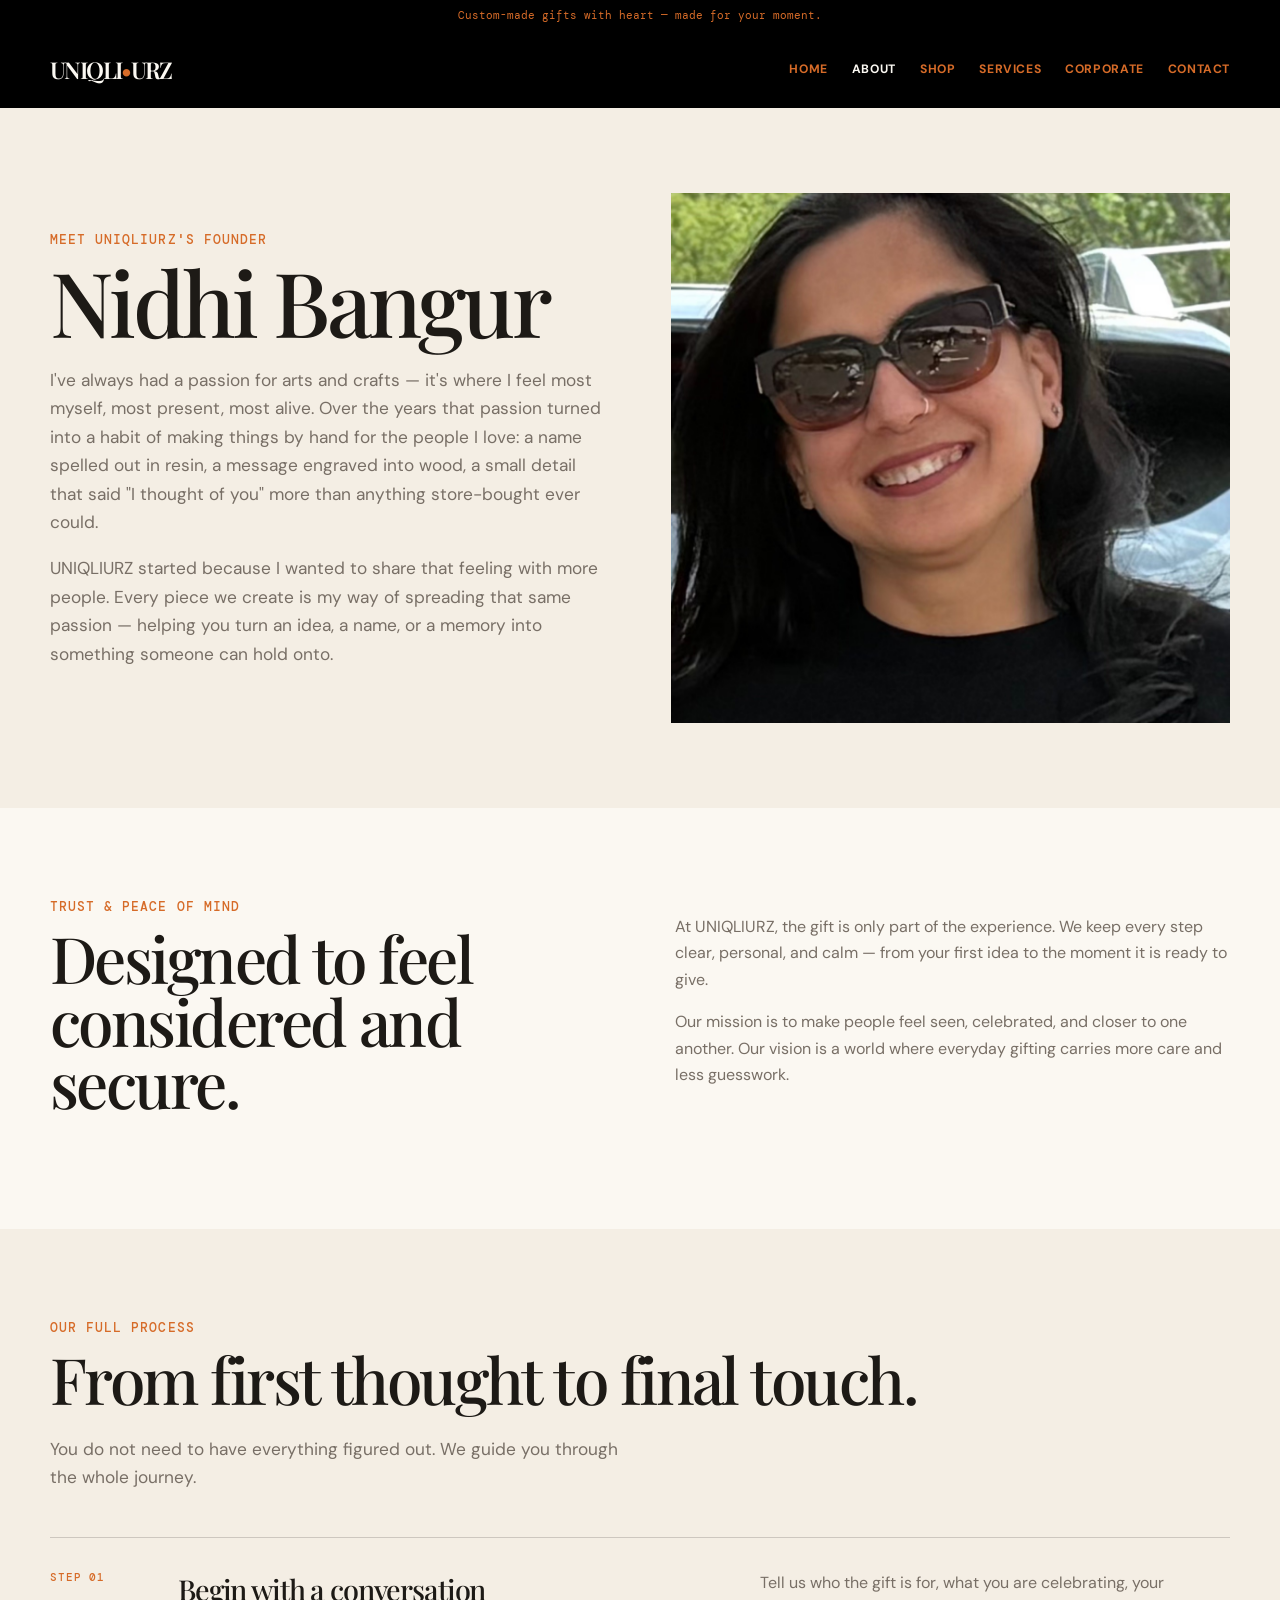
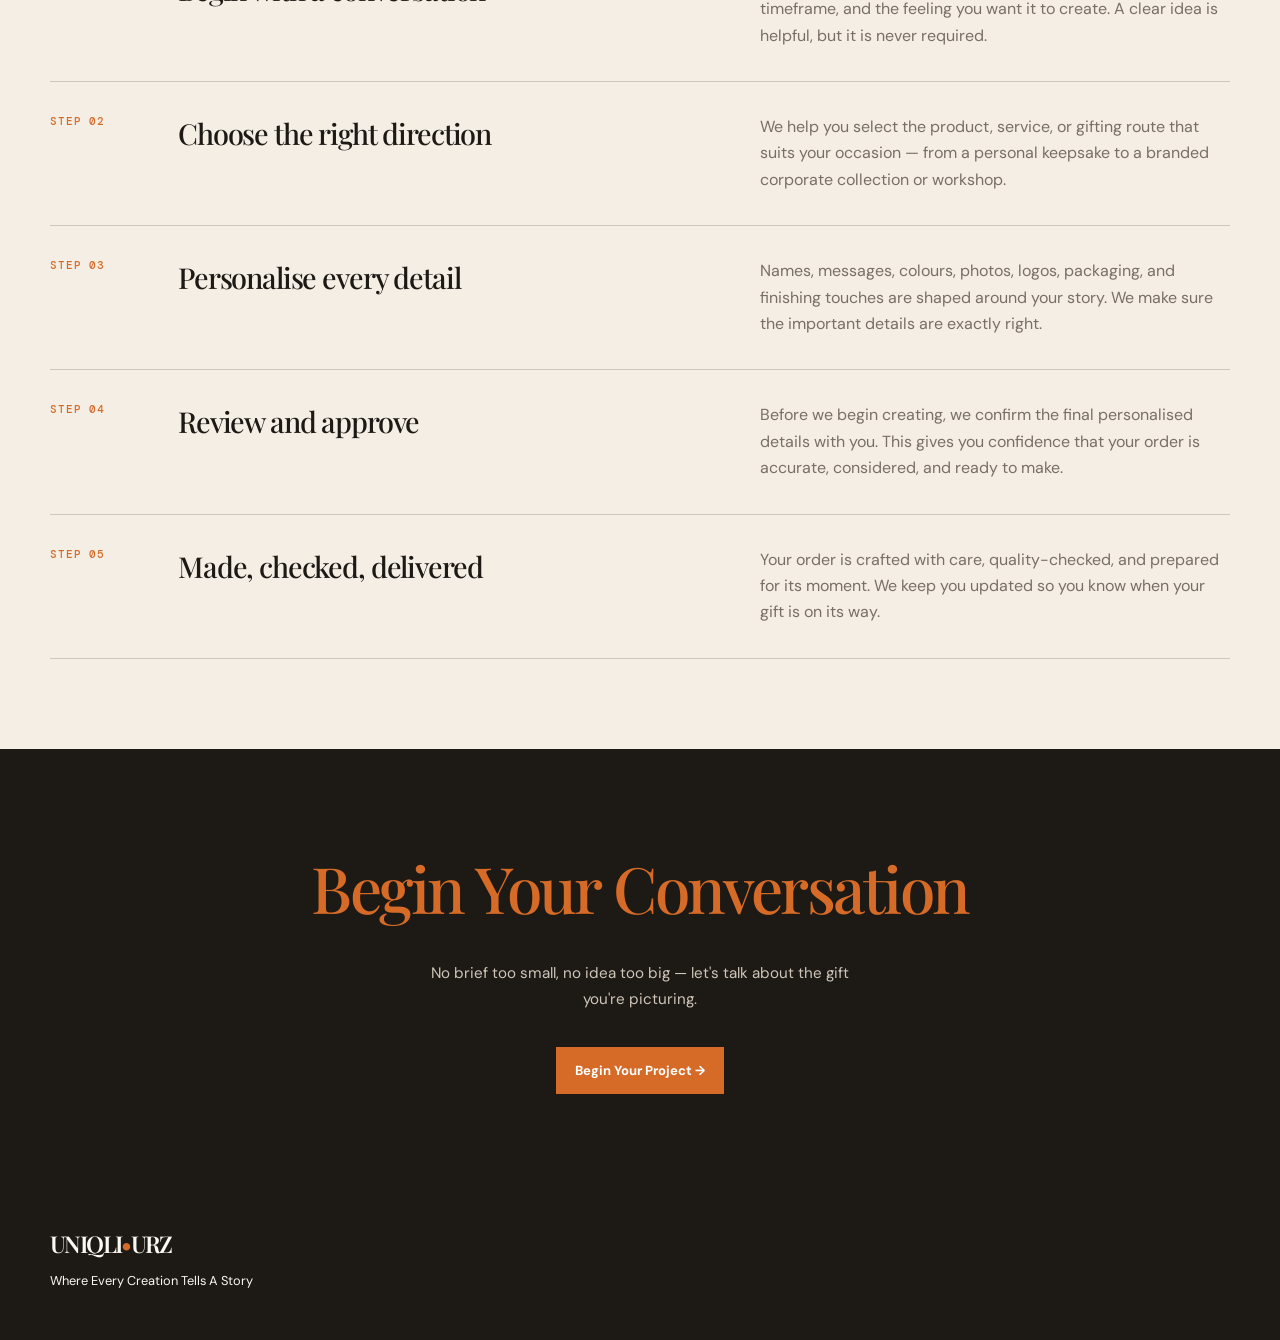
==== commit 9cac891f: "Add site favicon using the UNIQLIURZ logo Co-Authored-By: Claude Sonnet 5 <noreply@anthropic.com>" ====
--- a/about.html
+++ b/about.html
@@ -1,5 +1,5 @@
 <!doctype html>
-<html lang="en"><head><meta charset="utf-8"><meta name="viewport" content="width=device-width,initial-scale=1"><title>About — UNIQLIURZ</title><link rel="stylesheet" href="pages.css"><style>.about-hero{padding:85px 0;display:grid;grid-template-columns:1fr 1fr;gap:62px;align-items:center}.about-hero img{height:530px;object-fit:cover}.process-detail{margin-top:45px;border-top:1px solid var(--line)}.step{display:grid;grid-template-columns:100px 1fr .85fr;gap:28px;padding:32px 0;border-bottom:1px solid var(--line);align-items:start}.step-no{font:500 11px 'DM Mono',monospace;color:var(--orange);letter-spacing:.08em}.step h3{margin:0;font-size:1.8rem}.step p{margin:0;color:var(--muted);line-height:1.65}.promise{padding:96px 0;background:#1D1A16;color:var(--paper)}.conversation-cta{text-align:center;display:flex;flex-direction:column;align-items:center}.conversation-cta h2{font-size:clamp(2.2rem,5vw,4rem);max-width:820px;color:var(--orange)}.conversation-cta p{color:#cfc5b8;line-height:1.7;font-size:.95rem;max-width:440px;margin:18px 0 34px}.conversation-cta .button{background:var(--orange);border-color:var(--orange);color:#fff}.conversation-cta .button:hover{background:#fff;border-color:#fff;color:var(--ink)}@media(max-width:760px){.about-hero{grid-template-columns:1fr;padding:55px 0;gap:32px}.about-hero img{height:370px}.step{grid-template-columns:60px 1fr;gap:13px}.step p{grid-column:2}.step h3{font-size:1.45rem}}</style></head>
+<html lang="en"><head><meta charset="utf-8"><meta name="viewport" content="width=device-width,initial-scale=1"><title>About — UNIQLIURZ</title><link rel="icon" type="image/webp" href="assets/download.webp"><link rel="stylesheet" href="pages.css"><style>.about-hero{padding:85px 0;display:grid;grid-template-columns:1fr 1fr;gap:62px;align-items:center}.about-hero img{height:530px;object-fit:cover}.process-detail{margin-top:45px;border-top:1px solid var(--line)}.step{display:grid;grid-template-columns:100px 1fr .85fr;gap:28px;padding:32px 0;border-bottom:1px solid var(--line);align-items:start}.step-no{font:500 11px 'DM Mono',monospace;color:var(--orange);letter-spacing:.08em}.step h3{margin:0;font-size:1.8rem}.step p{margin:0;color:var(--muted);line-height:1.65}.promise{padding:96px 0;background:#1D1A16;color:var(--paper)}.conversation-cta{text-align:center;display:flex;flex-direction:column;align-items:center}.conversation-cta h2{font-size:clamp(2.2rem,5vw,4rem);max-width:820px;color:var(--orange)}.conversation-cta p{color:#cfc5b8;line-height:1.7;font-size:.95rem;max-width:440px;margin:18px 0 34px}.conversation-cta .button{background:var(--orange);border-color:var(--orange);color:#fff}.conversation-cta .button:hover{background:#fff;border-color:#fff;color:var(--ink)}@media(max-width:760px){.about-hero{grid-template-columns:1fr;padding:55px 0;gap:32px}.about-hero img{height:370px}.step{grid-template-columns:60px 1fr;gap:13px}.step p{grid-column:2}.step h3{font-size:1.45rem}}</style></head>
 <body><div class="top">Custom-made gifts with heart — made for your moment.</div><header class="nav"><div class="wrap"><a class="logo" href="index.html">uniqli<em>•</em>urz</a><nav class="links"><a href="index.html">Home</a><a class="active" href="about.html">About</a><a href="shop.html">Shop</a><a href="services.html">Services</a><a href="corporate.html">Corporate</a><a href="contact.html">Contact</a></nav></div></header>
 <main><section class="wrap about-hero"><div><div class="eyebrow">Meet UNIQLIURZ's Founder</div><h1>Nidhi Bangur</h1><p class="lead">I've always had a passion for arts and crafts — it's where I feel most myself, most present, most alive. Over the years that passion turned into a habit of making things by hand for the people I love: a name spelled out in resin, a message engraved into wood, a small detail that said "I thought of you" more than anything store-bought ever could.</p><p class="lead">UNIQLIURZ started because I wanted to share that feeling with more people. Every piece we create is my way of spreading that same passion — helping you turn an idea, a name, or a memory into something someone can hold onto.</p></div><img src="assets/founder-photo.jpg" alt="Nidhi Bangur, founder of UNIQLIURZ"></section>
 <section class="paper"><div class="wrap two"><div><div class="eyebrow">Trust & peace of mind</div><h2>Designed to feel considered and secure.</h2></div><div class="copy"><p>At UNIQLIURZ, the gift is only part of the experience. We keep every step clear, personal, and calm — from your first idea to the moment it is ready to give.</p><p>Our mission is to make people feel seen, celebrated, and closer to one another. Our vision is a world where everyday gifting carries more care and less guesswork.</p></div></div></section>
